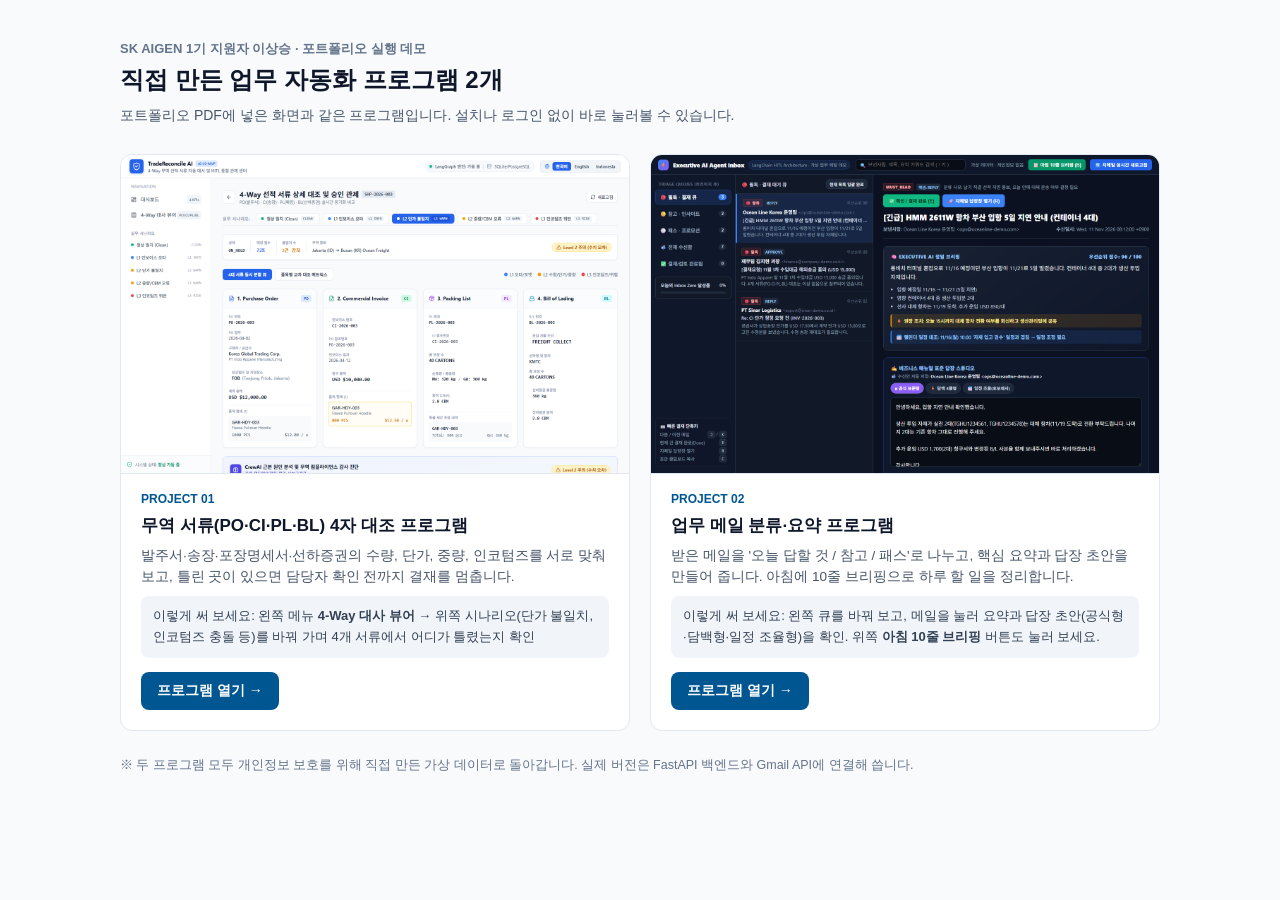
==== index.html @ 73f0ba5c "SK AIGEN portfolio live demo (static, synthetic data)" ====
<!DOCTYPE html>
<html lang="ko">
<head>
  <meta charset="UTF-8" />
  <meta name="viewport" content="width=device-width, initial-scale=1.0" />
  <title>이상승 포트폴리오 데모 | SK AIGEN 1기</title>
  <style>
    * { box-sizing: border-box; margin: 0; padding: 0; }
    body { font-family: 'Pretendard', -apple-system, 'Malgun Gothic', sans-serif; background: #f8fafc; color: #1e293b; }
    .wrap { max-width: 1080px; margin: 0 auto; padding: 40px 20px 56px; }
    .head { margin-bottom: 28px; }
    .head .who { font-size: 13px; color: #64748b; font-weight: 600; }
    .head h1 { font-size: 24px; margin-top: 6px; color: #0f172a; }
    .head p { margin-top: 8px; font-size: 14px; color: #475569; line-height: 1.6; }
    .grid { display: grid; grid-template-columns: 1fr 1fr; gap: 20px; }
    .card { background: #fff; border: 1px solid #e2e8f0; border-radius: 12px; overflow: hidden; display: flex; flex-direction: column; text-decoration: none; color: inherit; transition: box-shadow .15s, transform .15s; }
    .card:hover { box-shadow: 0 10px 28px rgba(15, 23, 42, .12); transform: translateY(-2px); }
    .card img { width: 100%; display: block; border-bottom: 1px solid #e2e8f0; }
    .body { padding: 18px 20px 20px; display: flex; flex-direction: column; gap: 8px; flex: 1; }
    .tag { font-size: 12px; font-weight: 700; color: #005691; }
    .body h2 { font-size: 17px; color: #0f172a; }
    .body p { font-size: 13.5px; color: #475569; line-height: 1.6; flex: 1; }
    .try { font-size: 13px; color: #334155; background: #f1f5f9; border-radius: 8px; padding: 10px 12px; line-height: 1.6; }
    .btn { margin-top: 6px; align-self: flex-start; background: #005691; color: #fff; font-size: 14px; font-weight: 700; padding: 10px 16px; border-radius: 8px; }
    .note { margin-top: 24px; font-size: 12.5px; color: #64748b; line-height: 1.6; }
    @media (max-width: 820px) { .grid { grid-template-columns: 1fr; } }
  </style>
</head>
<body>
  <div class="wrap">
    <div class="head">
      <div class="who">SK AIGEN 1기 지원자 이상승 · 포트폴리오 실행 데모</div>
      <h1>직접 만든 업무 자동화 프로그램 2개</h1>
      <p>포트폴리오 PDF에 넣은 화면과 같은 프로그램입니다. 설치나 로그인 없이 바로 눌러볼 수 있습니다.</p>
    </div>

    <div class="grid">
      <a class="card" href="./trade/">
        <img src="./trade.png" alt="TradeReconcile AI 화면" />
        <div class="body">
          <div class="tag">PROJECT 01</div>
          <h2>무역 서류(PO·CI·PL·BL) 4자 대조 프로그램</h2>
          <p>발주서·송장·포장명세서·선하증권의 수량, 단가, 중량, 인코텀즈를 서로 맞춰 보고, 틀린 곳이 있으면 담당자 확인 전까지 결재를 멈춥니다.</p>
          <div class="try">이렇게 써 보세요: 왼쪽 메뉴 <b>4-Way 대사 뷰어</b> → 위쪽 시나리오(단가 불일치, 인코텀즈 충돌 등)를 바꿔 가며 4개 서류에서 어디가 틀렸는지 확인</div>
          <span class="btn">프로그램 열기 →</span>
        </div>
      </a>

      <a class="card" href="./email-briefing/">
        <img src="./email.png" alt="EmailBriefing AI 화면" />
        <div class="body">
          <div class="tag">PROJECT 02</div>
          <h2>업무 메일 분류·요약 프로그램</h2>
          <p>받은 메일을 '오늘 답할 것 / 참고 / 패스'로 나누고, 핵심 요약과 답장 초안을 만들어 줍니다. 아침에 10줄 브리핑으로 하루 할 일을 정리합니다.</p>
          <div class="try">이렇게 써 보세요: 왼쪽 큐를 바꿔 보고, 메일을 눌러 요약과 답장 초안(공식형·담백형·일정 조율형)을 확인. 위쪽 <b>아침 10줄 브리핑</b> 버튼도 눌러 보세요.</div>
          <span class="btn">프로그램 열기 →</span>
        </div>
      </a>
    </div>

    <p class="note">※ 두 프로그램 모두 개인정보 보호를 위해 직접 만든 가상 데이터로 돌아갑니다. 실제 버전은 FastAPI 백엔드와 Gmail API에 연결해 씁니다.</p>
  </div>
</body>
</html>
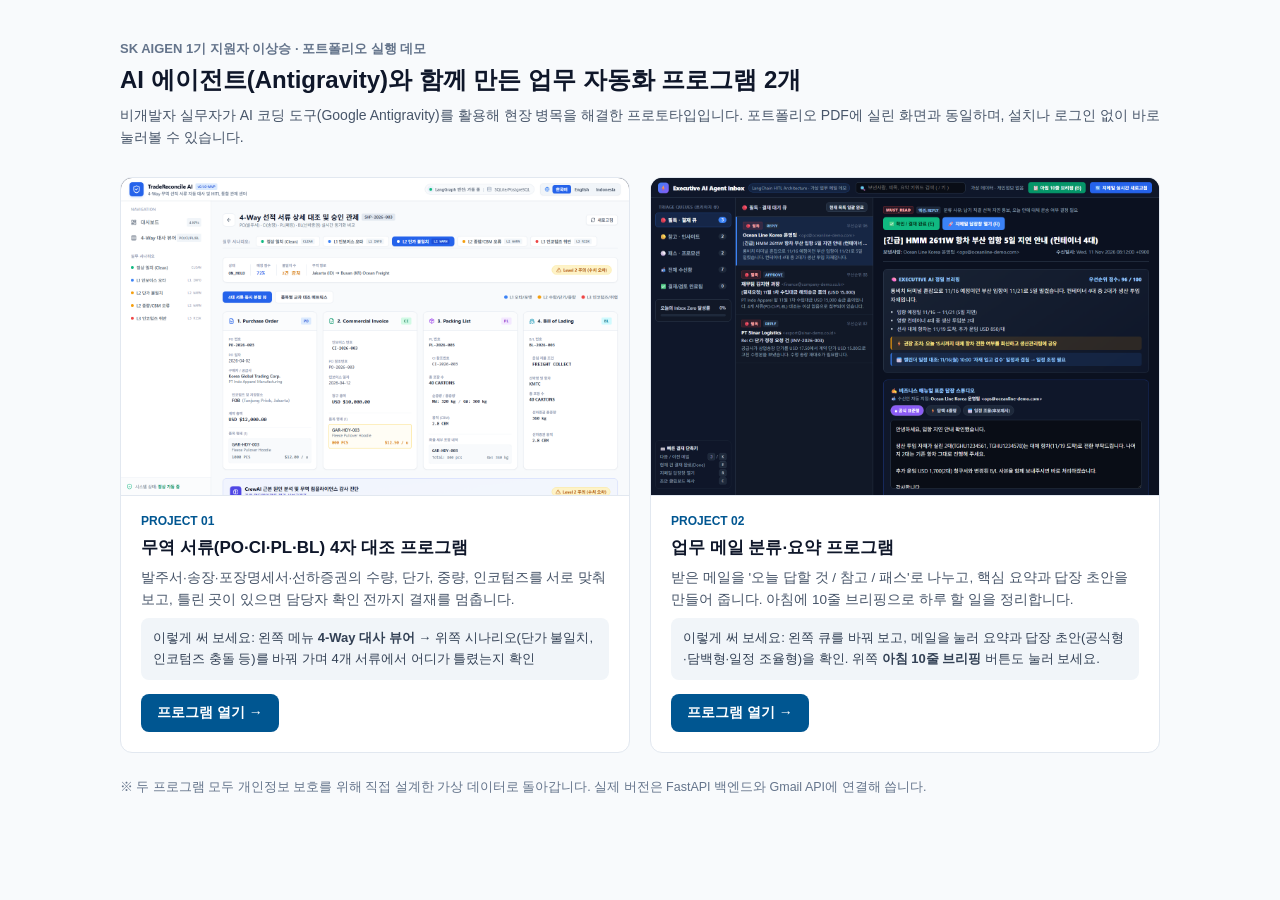
==== commit 79975da1: "Update index.html: fix image cache tag and update Antigravity phrasing" ====
--- a/index.html
+++ b/index.html
@@ -15,7 +15,7 @@
     .grid { display: grid; grid-template-columns: 1fr 1fr; gap: 20px; }
     .card { background: #fff; border: 1px solid #e2e8f0; border-radius: 12px; overflow: hidden; display: flex; flex-direction: column; text-decoration: none; color: inherit; transition: box-shadow .15s, transform .15s; }
     .card:hover { box-shadow: 0 10px 28px rgba(15, 23, 42, .12); transform: translateY(-2px); }
-    .card img { width: 100%; display: block; border-bottom: 1px solid #e2e8f0; }
+    .card img { width: 100%; height: auto; display: block; border-bottom: 1px solid #e2e8f0; background: #0f172a; min-height: 220px; object-fit: cover; }
     .body { padding: 18px 20px 20px; display: flex; flex-direction: column; gap: 8px; flex: 1; }
     .tag { font-size: 12px; font-weight: 700; color: #005691; }
     .body h2 { font-size: 17px; color: #0f172a; }
@@ -30,13 +30,13 @@
   <div class="wrap">
     <div class="head">
       <div class="who">SK AIGEN 1기 지원자 이상승 · 포트폴리오 실행 데모</div>
-      <h1>직접 만든 업무 자동화 프로그램 2개</h1>
-      <p>포트폴리오 PDF에 넣은 화면과 같은 프로그램입니다. 설치나 로그인 없이 바로 눌러볼 수 있습니다.</p>
+      <h1>AI 에이전트(Antigravity)와 함께 만든 업무 자동화 프로그램 2개</h1>
+      <p>비개발자 실무자가 AI 코딩 도구(Google Antigravity)를 활용해 현장 병목을 해결한 프로토타입입니다. 포트폴리오 PDF에 실린 화면과 동일하며, 설치나 로그인 없이 바로 눌러볼 수 있습니다.</p>
     </div>
 
     <div class="grid">
       <a class="card" href="./trade/">
-        <img src="./trade.png" alt="TradeReconcile AI 화면" />
+        <img src="trade.png?v=3" onerror="this.onerror=null; this.src='trade.png';" alt="TradeReconcile AI 화면" loading="eager" decoding="async" />
         <div class="body">
           <div class="tag">PROJECT 01</div>
           <h2>무역 서류(PO·CI·PL·BL) 4자 대조 프로그램</h2>
@@ -47,7 +47,7 @@
       </a>
 
       <a class="card" href="./email-briefing/">
-        <img src="./email.png" alt="EmailBriefing AI 화면" />
+        <img src="email.png?v=3" onerror="this.onerror=null; this.src='email.png';" alt="EmailBriefing AI 화면" loading="eager" decoding="async" />
         <div class="body">
           <div class="tag">PROJECT 02</div>
           <h2>업무 메일 분류·요약 프로그램</h2>
@@ -58,7 +58,7 @@
       </a>
     </div>
 
-    <p class="note">※ 두 프로그램 모두 개인정보 보호를 위해 직접 만든 가상 데이터로 돌아갑니다. 실제 버전은 FastAPI 백엔드와 Gmail API에 연결해 씁니다.</p>
+    <p class="note">※ 두 프로그램 모두 개인정보 보호를 위해 직접 설계한 가상 데이터로 돌아갑니다. 실제 버전은 FastAPI 백엔드와 Gmail API에 연결해 씁니다.</p>
   </div>
 </body>
 </html>
